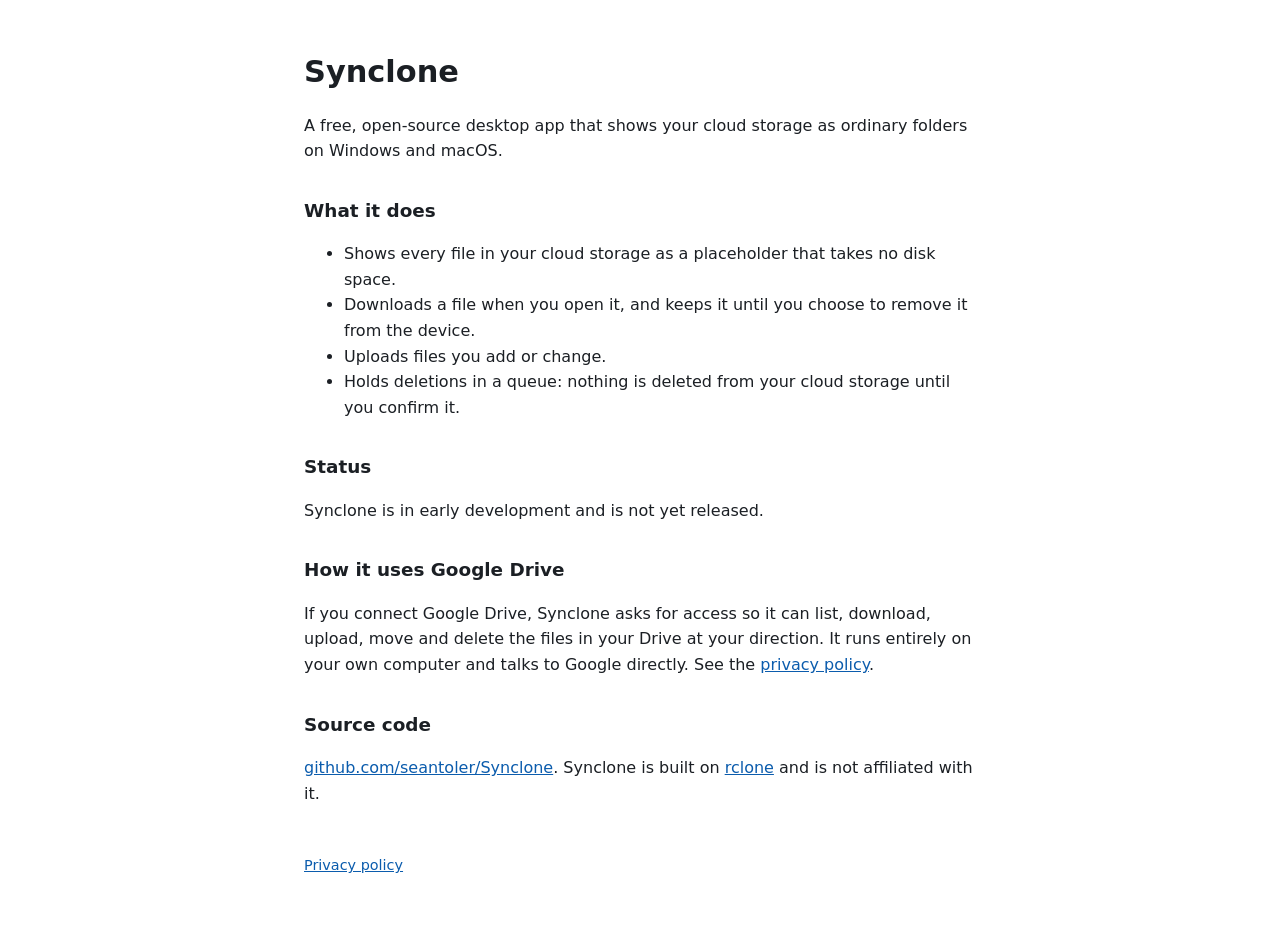
==== docs/index.html @ 6cdef215 "Add project home page and privacy policy for GitHub Pages Co-Authored-By: Claude Fable 5.2 <noreply@" ====
<!DOCTYPE html>
<html lang="en">
<head>
<meta charset="utf-8">
<meta name="viewport" content="width=device-width, initial-scale=1">
<title>Synclone</title>
<link rel="stylesheet" href="style.css">
</head>
<body>
<h1>Synclone</h1>
<p>A free, open-source desktop app that shows your cloud storage as ordinary folders on Windows and macOS.</p>

<h2>What it does</h2>
<ul>
<li>Shows every file in your cloud storage as a placeholder that takes no disk space.</li>
<li>Downloads a file when you open it, and keeps it until you choose to remove it from the device.</li>
<li>Uploads files you add or change.</li>
<li>Holds deletions in a queue: nothing is deleted from your cloud storage until you confirm it.</li>
</ul>

<h2>Status</h2>
<p>Synclone is in early development and is not yet released.</p>

<h2>How it uses Google Drive</h2>
<p>If you connect Google Drive, Synclone asks for access so it can list, download, upload, move and delete the files in your Drive at your direction. It runs entirely on your own computer and talks to Google directly. See the <a href="privacy.html">privacy policy</a>.</p>

<h2>Source code</h2>
<p><a href="https://github.com/seantoler/Synclone">github.com/seantoler/Synclone</a>. Synclone is built on <a href="https://rclone.org/">rclone</a> and is not affiliated with it.</p>

<footer><a href="privacy.html">Privacy policy</a></footer>
</body>
</html>
---- docs/style.css ----
body{font-family:system-ui,-apple-system,"Segoe UI",sans-serif;max-width:42rem;margin:3rem auto;padding:0 1.25rem;line-height:1.6;color:#1b1f24;background:#fff}
h1{font-size:1.9rem;margin-bottom:.25rem}h2{font-size:1.15rem;margin-top:2rem}
a{color:#0b5cad}footer{margin-top:3rem;font-size:.9rem;color:#57606a}
@media(prefers-color-scheme:dark){body{color:#e6edf3;background:#0d1117}a{color:#6cb6ff}footer{color:#8b949e}}
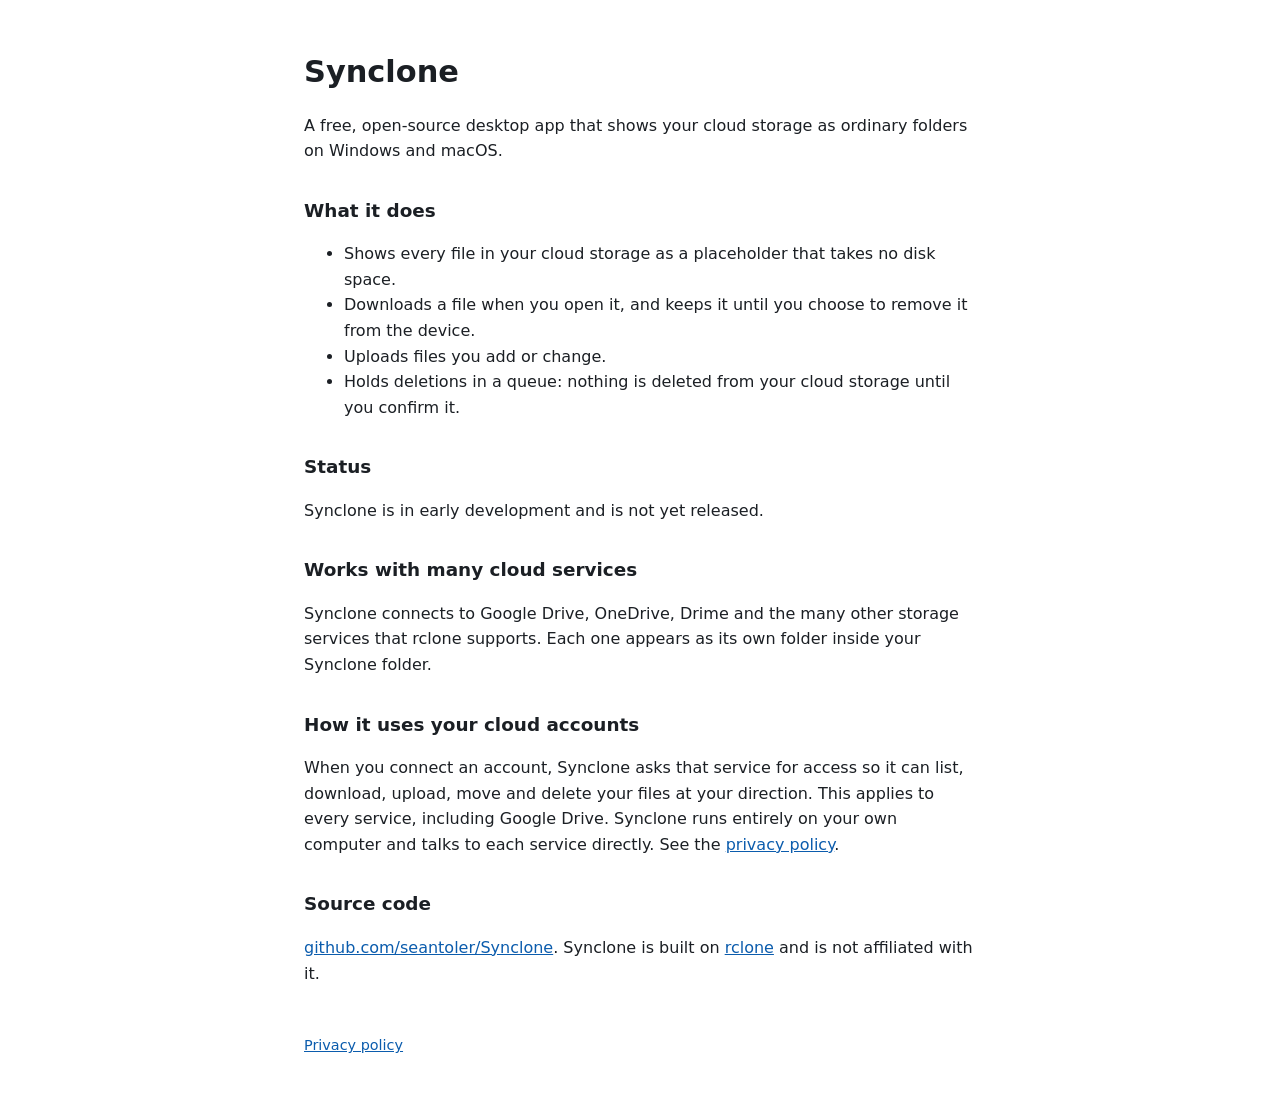
==== commit 8bce4910: "Generalize home page and privacy policy to all cloud services Co-Authored-By: Claude Fable 5.2 <nore" ====
--- a/docs/index.html
+++ b/docs/index.html
@@ -21,8 +21,11 @@
 <h2>Status</h2>
 <p>Synclone is in early development and is not yet released.</p>
 
-<h2>How it uses Google Drive</h2>
-<p>If you connect Google Drive, Synclone asks for access so it can list, download, upload, move and delete the files in your Drive at your direction. It runs entirely on your own computer and talks to Google directly. See the <a href="privacy.html">privacy policy</a>.</p>
+<h2>Works with many cloud services</h2>
+<p>Synclone connects to Google Drive, OneDrive, Drime and the many other storage services that rclone supports. Each one appears as its own folder inside your Synclone folder.</p>
+
+<h2>How it uses your cloud accounts</h2>
+<p>When you connect an account, Synclone asks that service for access so it can list, download, upload, move and delete your files at your direction. This applies to every service, including Google Drive. Synclone runs entirely on your own computer and talks to each service directly. See the <a href="privacy.html">privacy policy</a>.</p>
 
 <h2>Source code</h2>
 <p><a href="https://github.com/seantoler/Synclone">github.com/seantoler/Synclone</a>. Synclone is built on <a href="https://rclone.org/">rclone</a> and is not affiliated with it.</p>
